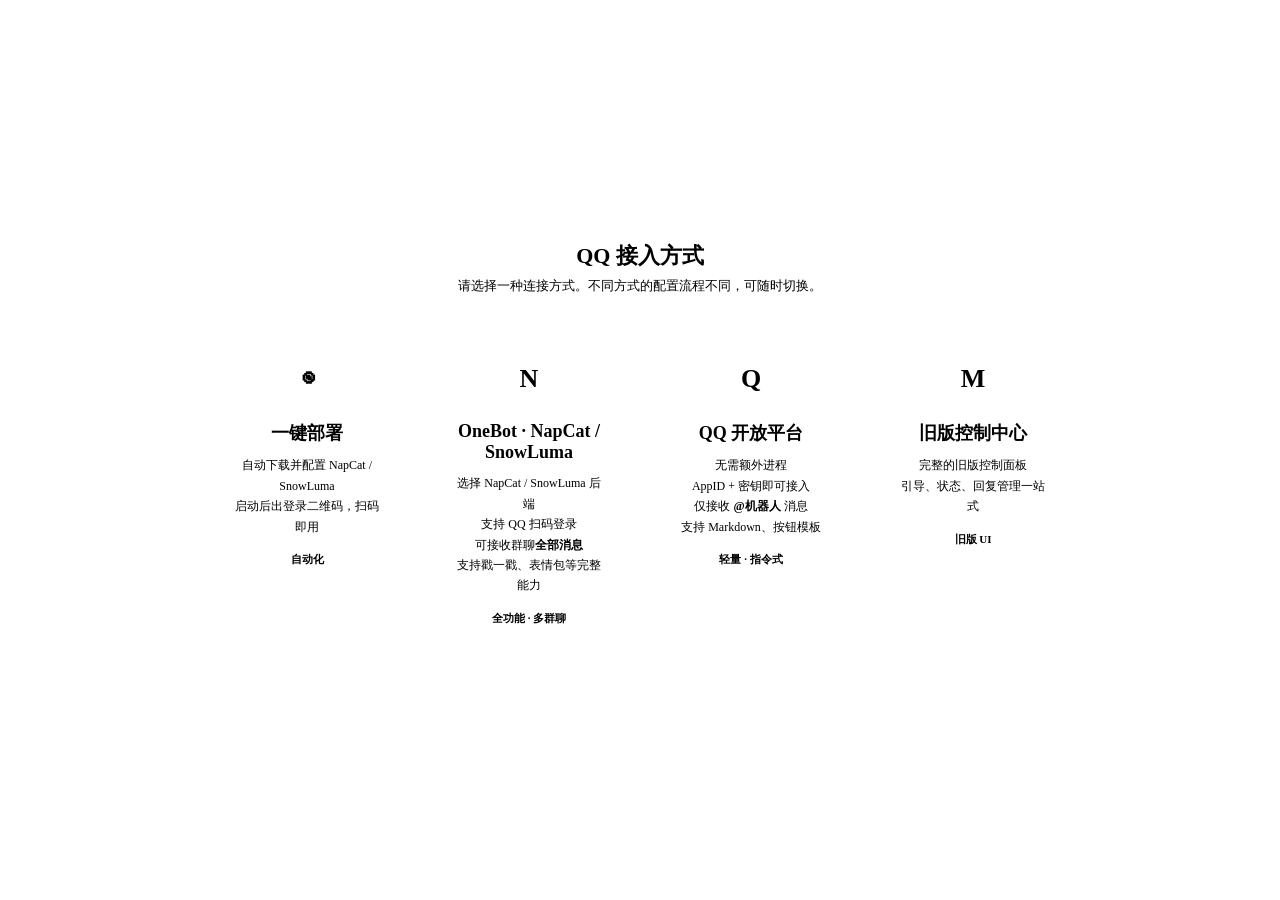
==== static/index.html @ 2b552dfe "Release v0.14.6-beta.1: add SnowLuma deployment backend" ====
<!DOCTYPE html>
<html lang="zh-CN">
<head>
<meta charset="UTF-8">
<meta name="viewport" content="width=device-width, initial-scale=1.0">
<title data-i18n="ui.index.title">QQ 接入方式</title>
<link rel="stylesheet" href="theme.css?v=6">
<style>
/* 首页不要底图，纯白即可（使用者拍板）。用与 status.html 同样的做法：在**本页**
   的 <style> 里覆写背景层，不去动 theme.css 给其它页定的默认底图。
   两个变量都要清：--page-bg-image 收掉图，--page-scrim-color 收掉那层纱
   （纱是 rgba 白，压在纯色底上也会把 #f7f9fc 提亮成偏白，不是"纯白"）。 */
:root { --page-bg-image: none; --page-scrim-color: transparent; }
* { margin:0; padding:0; box-sizing:border-box; }
body { background-image:none; background-color:#fff; color:var(--text); display:flex; align-items:center; justify-content:center; min-height:100vh; }
.card { background:var(--card-bg); border-radius:var(--radius-lg); padding:30px 24px; text-align:center; cursor:pointer; transition:.22s; border:1px solid var(--border); flex:1 1 0; min-width:200px; text-decoration:none; color:inherit; display:block; box-shadow:var(--shadow-card); }
.card:hover { border-color:var(--primary); box-shadow:var(--shadow-hover); transform:translateY(-1px); }
.card .icon { width:56px; height:56px; margin:0 auto 14px; border-radius:var(--radius-lg); display:grid; place-items:center; font-size:26px; font-weight:800; background:var(--primary-tint); color:var(--primary-on-tint); }
.card:nth-child(2) .icon { background:var(--warning-tint); color:var(--warning-on-tint); }
.card:nth-child(3) .icon { background:var(--success-tint); color:var(--success-on-tint); }
.card:nth-child(4) .icon { background:var(--fill-subtle); color:var(--muted); }
.card h2 { font-size:18px; margin-bottom:10px; color:var(--text-primary); }
.card p { font-size:12px; color:var(--text-secondary); line-height:1.7; }
.card .tag { display:inline-block; padding:3px 12px; border-radius:999px; font-size:11px; font-weight:700; margin-top:12px; }
.tag-warn { background:var(--warning-tint); color:var(--warning-on-tint); }
.tag-ok { background:var(--success-tint); color:var(--success-on-tint); }
.tag-legacy { background:var(--fill-subtle); color:var(--muted); }
.wrap { display:flex; gap:20px; flex-wrap:wrap; justify-content:center; align-items:stretch; }
h1 { font-size:22px; color:var(--text-primary); text-align:center; margin-bottom:6px; width:100%; }
.sub { color:var(--text-secondary); font-size:13px; text-align:center; margin-bottom:26px; width:100%; }
/* 猫娘标记：直接用本体的 logo 图（来源见 static/assets/README.md），不再手画 SVG。
   装饰性元素、不带文案，所以不需要 i18n 键。 */
.mascot { display:block; margin:0 auto 12px; width:72px; height:72px; object-fit:contain; }
</style>
</head>
<body>
<div style="max-width:900px;width:100%;padding:0 16px;">
    <img class="mascot" src="assets/neko-logo.png?v=1" alt="" aria-hidden="true" draggable="false" onerror="this.style.display='none'">
    <h1 data-i18n="ui.index.title">QQ 接入方式</h1>
    <p class="sub" data-i18n="ui.index.subtitle">请选择一种连接方式。不同方式的配置流程不同，可随时切换。</p>
    <div class="wrap">
        <a class="card" href="status.html" data-nav="status.html">
            <div class="icon">◉</div>
            <h2 data-i18n="ui.index.status.title">一键部署</h2>
            <p>
                <span>自动下载并配置 NapCat / SnowLuma</span><br>
                <span data-i18n="ui.index.status.desc2">启动后出登录二维码，扫码即用</span>
            </p>
            <span class="tag tag-ok" data-i18n="ui.index.status.tag">自动化</span>
        </a>
        <a class="card" href="napcat.html" data-nav="napcat.html" data-nav-mode="napcat">
            <div class="icon">N</div>
            <h2>OneBot · NapCat / SnowLuma</h2>
            <p>
                <span>选择 NapCat / SnowLuma 后端</span><br>
                <span data-i18n="ui.index.napcat.desc2">支持 QQ 扫码登录</span><br>
                <span data-i18n="ui.index.napcat.desc3">可接收群聊</span><strong>全部消息</strong><br>
                <span data-i18n="ui.index.napcat.desc4">支持戳一戳、表情包等完整能力</span>
            </p>
            <span class="tag tag-warn" data-i18n="ui.index.napcat.tag">全功能 · 多群聊</span>
        </a>
        <a class="card" href="open_platform.html" data-nav="open_platform.html" data-nav-mode="open_platform">
            <div class="icon">Q</div>
            <h2>QQ 开放平台</h2>
            <p>
                <span data-i18n="ui.index.openplat.desc1">无需额外进程</span><br>
                <span data-i18n="ui.index.openplat.desc2">AppID + 密钥即可接入</span><br>
                <span data-i18n="ui.index.openplat.desc3">仅接收 </span><strong>@机器人</strong> 消息<br>
                <span data-i18n="ui.index.openplat.desc4">支持 Markdown、按钮模板</span>
            </p>
            <span class="tag tag-ok" data-i18n="ui.index.openplat.tag">轻量 · 指令式</span>
        </a>
        <a class="card" href="old.html" data-nav="old.html" data-nav-mode="legacy">
            <div class="icon">M</div>
            <h2 data-i18n="ui.index.legacy.title">旧版控制中心</h2>
            <p>
                <span data-i18n="ui.index.legacy.desc1">完整的旧版控制面板</span><br>
                <span data-i18n="ui.index.legacy.desc2">引导、状态、回复管理一站式</span>
            </p>
            <span class="tag tag-legacy" data-i18n="ui.index.legacy.tag">旧版 UI</span>
        </a>
    </div>
</div>
<script src="i18n.js?v=2"></script>
<script src="nav.js?v=1"></script>
<script>
function t(key,fallback){return window.I18n&&typeof window.I18n.t==='function'?window.I18n.t(key,fallback):(fallback||key)}
/* 卡片跳转由 nav.js 接管：每张卡片带 data-nav，点击时**追加此刻的时间戳**再跳。
   这些静态页的响应头是 public,max-age=3600（强缓存 1 小时），以前靠手写 ?v=N
   击穿 —— 那个数散落在三处、忘了改就看到旧页面。现在改成运行时生成，从 index 进
   子页必然是新的 URL（nav.js 顶部写了来龙去脉）。 */
</script>
</body>
</html>
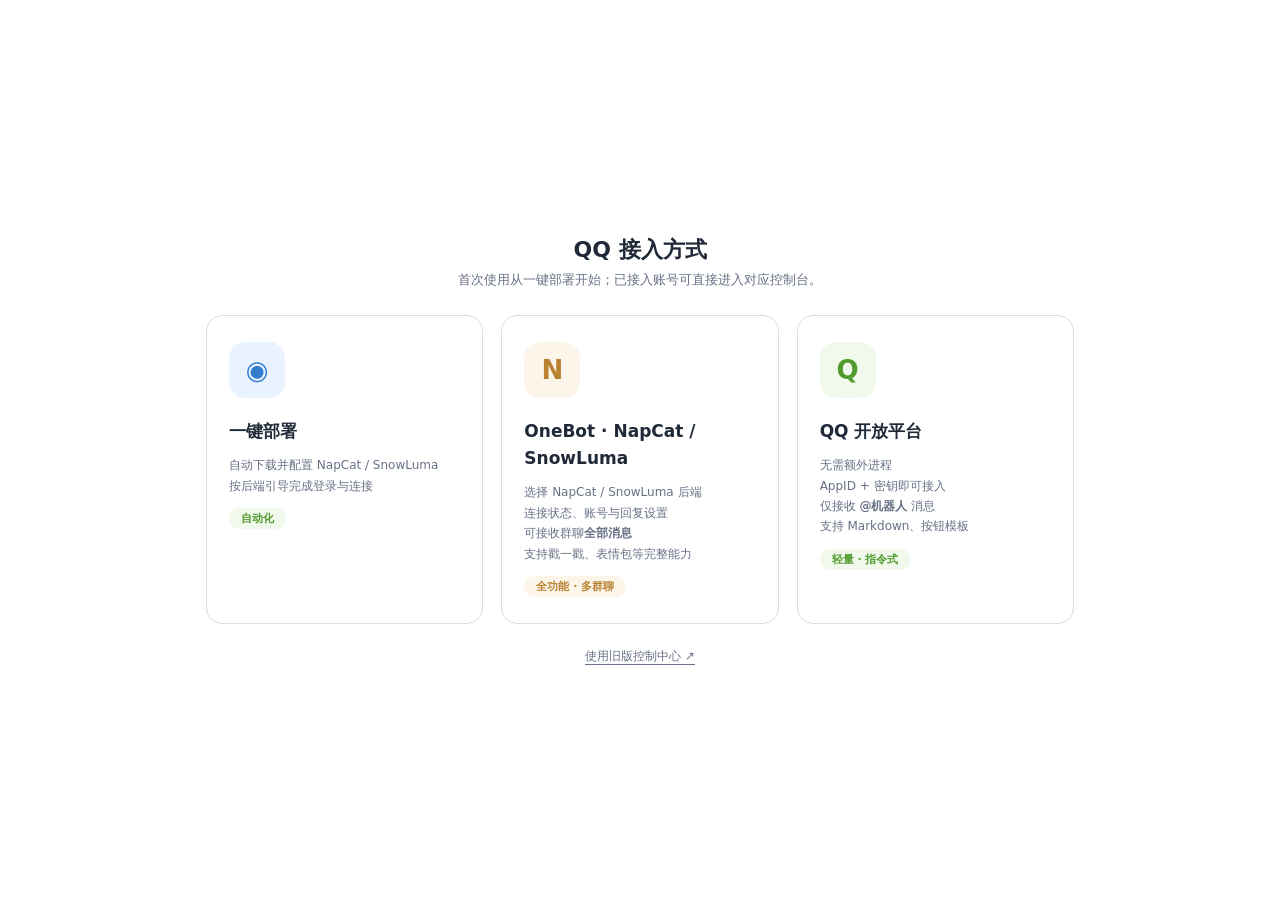
==== commit eca036d2: "Release v0.14.6-beta.3: backend controls, SnowLuma setup and custom backgrounds" ====
--- a/static/index.html
+++ b/static/index.html
@@ -32,19 +32,20 @@
    装饰性元素、不带文案，所以不需要 i18n 键。 */
 .mascot { display:block; margin:0 auto 12px; width:72px; height:72px; object-fit:contain; }
 </style>
+<link rel="stylesheet" href="layout.css?v=2">
 </head>
-<body>
+<body class="home-layout">
 <div style="max-width:900px;width:100%;padding:0 16px;">
     <img class="mascot" src="assets/neko-logo.png?v=1" alt="" aria-hidden="true" draggable="false" onerror="this.style.display='none'">
     <h1 data-i18n="ui.index.title">QQ 接入方式</h1>
-    <p class="sub" data-i18n="ui.index.subtitle">请选择一种连接方式。不同方式的配置流程不同，可随时切换。</p>
+    <p class="sub" data-i18n="ui.index.subtitle">首次使用从一键部署开始；已接入账号可直接进入对应控制台。</p>
     <div class="wrap">
         <a class="card" href="status.html" data-nav="status.html">
             <div class="icon">◉</div>
             <h2 data-i18n="ui.index.status.title">一键部署</h2>
             <p>
                 <span>自动下载并配置 NapCat / SnowLuma</span><br>
-                <span data-i18n="ui.index.status.desc2">启动后出登录二维码，扫码即用</span>
+                <span data-i18n="ui.index.status.desc2">按后端引导完成登录与连接</span>
             </p>
             <span class="tag tag-ok" data-i18n="ui.index.status.tag">自动化</span>
         </a>
@@ -53,7 +54,7 @@
             <h2>OneBot · NapCat / SnowLuma</h2>
             <p>
                 <span>选择 NapCat / SnowLuma 后端</span><br>
-                <span data-i18n="ui.index.napcat.desc2">支持 QQ 扫码登录</span><br>
+                <span data-i18n="ui.index.napcat.desc2">连接状态、账号与回复设置</span><br>
                 <span data-i18n="ui.index.napcat.desc3">可接收群聊</span><strong>全部消息</strong><br>
                 <span data-i18n="ui.index.napcat.desc4">支持戳一戳、表情包等完整能力</span>
             </p>
@@ -70,18 +71,11 @@
             </p>
             <span class="tag tag-ok" data-i18n="ui.index.openplat.tag">轻量 · 指令式</span>
         </a>
-        <a class="card" href="old.html" data-nav="old.html" data-nav-mode="legacy">
-            <div class="icon">M</div>
-            <h2 data-i18n="ui.index.legacy.title">旧版控制中心</h2>
-            <p>
-                <span data-i18n="ui.index.legacy.desc1">完整的旧版控制面板</span><br>
-                <span data-i18n="ui.index.legacy.desc2">引导、状态、回复管理一站式</span>
-            </p>
-            <span class="tag tag-legacy" data-i18n="ui.index.legacy.tag">旧版 UI</span>
-        </a>
+
     </div>
+    <a class="legacy-link" href="old.html" data-nav="old.html" data-i18n="ui.layout.legacy">使用旧版控制中心 ↗</a>
 </div>
-<script src="i18n.js?v=2"></script>
+<script src="i18n.js?v=3"></script>
 <script src="nav.js?v=1"></script>
 <script>
 function t(key,fallback){return window.I18n&&typeof window.I18n.t==='function'?window.I18n.t(key,fallback):(fallback||key)}
@@ -90,5 +84,6 @@
    击穿 —— 那个数散落在三处、忘了改就看到旧页面。现在改成运行时生成，从 index 进
    子页必然是新的 URL（nav.js 顶部写了来龙去脉）。 */
 </script>
+<script src="background-settings.js?v=1"></script>
 </body>
 </html>
--- a/static/theme.css
+++ b/static/theme.css
@@ -0,0 +1,217 @@
+/* 统一主题 —— 插件界面的**唯一视觉真源**。
+ *
+ * 色板来源：**本体（N.E.K.O 主程序）自带的插件界面语言**，不是自创配色。
+ * 逐条对齐下列本体文件（都在前端插件管理器里）：
+ *
+ *   frontend/plugin-manager/src/components/plugin/hosted/ui-kit/styles.css
+ *       → token 原样照抄（--bg / --surface / --text / --primary / --radius-* …）
+ *   frontend/plugin-manager/src/components/layout/Sidebar.vue
+ *       → 侧栏与导航项做法（半透明 surface、蓝色 active、inset 3px 左条、hover 平移）
+ *   frontend/plugin-manager/src/assets/base.css
+ *       → 字体栈
+ *   frontend/plugin-manager/src/assets/styles/common.css
+ *       → 滚动条（8px、4px 圆角）
+ *
+ * 为什么以前四个页面像一个插件拼出来的：这里曾经长出两套平行色板，而且都
+ * 没被线上页面用上（详见 git 历史）。现在只有这一个文件定义颜色。
+ *
+ * 关于深色模式：本体的 ui-kit 用 `prefers-color-scheme` 变暗，但插件管理器是
+ * 把 `data-theme="dark"` 加在**自己的** `<html>` 上（composables/useDarkMode.ts），
+ * 而静态插件页跑在另一个 origin 的 iframe 里 —— 宿主只通过 `?locale=` 传语言
+ * （components/plugin/staticUiUrl.ts），**没有任何主题通道**。管理器切深色时
+ * 插件页无从得知，所以这里固定浅色，并用 `color-scheme: light` 明确表态，
+ * 免得操作系统深色时浏览器把表单控件单独涂黑。
+ *
+ * 命名：本体 token 名保持原样（以后本体改色可以逐条对照），另外给四页历史上
+ * 用过的名字留一组别名，指向同一批值 —— 页面不必逐个改 var() 引用。
+ */
+
+:root {
+    color-scheme: light;
+    font-family: Inter, ui-sans-serif, system-ui, -apple-system, BlinkMacSystemFont,
+        'Segoe UI', Roboto, 'Helvetica Neue', sans-serif;
+
+    /* ── 本体 token（照抄 ui-kit/styles.css 的 :root）───────────────── */
+    --radius-sm: 8px;
+    --radius-md: 12px;
+    --radius-lg: 16px;
+    --radius-xl: 20px;
+
+    --bg: #f7f9fc;                          /* 页面底：冷调近白 */
+    --surface: rgba(255, 255, 255, .84);    /* 卡片：半透明白 */
+    --surface-strong: rgba(255, 255, 255, .96);
+    --text: #1f2937;
+    --muted: #667085;
+    --primary: #409eff;                     /* Element Plus 蓝，本体主色 */
+    --success: #67c23a;
+    --warning: #e6a23c;
+    --danger: #f56c6c;
+    --info: #14b8a6;
+    --shadow-soft: 0 12px 36px rgba(15, 23, 42, .12);
+
+    /* ── 中性填充／描边 ──────────────────────────────────────────────
+     * 这一组**故意不透明**（等于把本体的半透明值预先合成到白底上）。
+     *
+     * 为什么：本体 kit 里这些是 rgba(...)，因为它的页面底色永远是浅的。
+     * 我们这轮开始用**深色插画当底图**，半透明淡底压在深色底图上会跟着变暗，
+     * 压在上面的同色文字立刻糊掉 —— 实测 status.html 的错误框 3.88 → 2.36、
+     * 标题栏的 ghost 按钮 3.68 → 2.45。做成不透明后这些面板与背景无关，
+     * 而浅色底图上的观感几乎无差别。
+     *
+     * **只有 --surface / --surface-glass* 保持半透明** —— 毛玻璃是刻意的效果。 */
+    --border: #d9dee5;                      /* rgba(148,163,184,.36) over white */
+    --fill-subtle: #f9fafb;                 /* rgba(148,163,184,.06) */
+    --border-subtle: #eceef2;               /* rgba(148,163,184,.18) */
+    --overlay: #ebecef;                     /* rgba(15,23,42,.08) */
+
+    /* ── 语义色的淡底与淡描边（同样不透明，理由同上）────────────────── */
+    --primary-tint: #e8f3ff;                /* rgba(64,158,255,.12) */
+    --primary-tint-soft: #f3f9ff;           /* rgba(64,158,255,.06) */
+    --primary-border: #b6daff;              /* rgba(64,158,255,.38) */
+    --primary-focus-border: #90c7ff;        /* rgba(64,158,255,.58) */
+    --primary-glow: rgba(64, 158, 255, .14);/* 投影色，保持半透明 */
+    --success-tint: #f0f9eb;                /* rgba(103,194,58,.1) */
+    --success-tint-strong: #e4f4dc;         /* rgba(103,194,58,.18) */
+    --success-border: #c5e8b4;              /* rgba(103,194,58,.38) */
+    --warning-tint: #fcf5ea;                /* rgba(230,162,60,.11) */
+    --warning-border: #f7e1c1;              /* rgba(230,162,60,.32) */
+    --danger-tint: #fef0f0;                 /* rgba(245,108,108,.1) */
+    --danger-border: #fbc7c7;               /* rgba(245,108,108,.38) */
+    --danger-focus-border: #f89595;         /* rgba(245,108,108,.72) */
+    --info-tint: #e8f8f6;                   /* rgba(20,184,166,.1) */
+    --info-border: #a6e5dd;                 /* rgba(20,184,166,.38) */
+
+    /* ── 淡底上的**文字**色：upstream 用 dark-2 一档 ──────────────────
+     * 本体的 .neko-button 是「同色字压同色淡底」（例如 #409eff on 12% 蓝底），
+     * 实测对比度只有 2.36:1 —— 而旧的 ghost 按钮是深灰字压白卡（7.56:1）。
+     * 照抄 kit 会把按钮文字的可读性从 7.56 拉到 2.36，所以这里取 Element Plus
+     * 官方的 dark-2 一档当淡底上的文字色（同一个色相、官方色号），
+     * 实测 2.36 → 3.57、成功色 1.95 → 3.00、危险色 2.44 → 3.68。
+     * 实心按钮仍保留本体原样（白字压 #409eff = 2.78）。 */
+    --primary-on-tint: #337ecc;             /* EP primary dark-2 */
+    --success-on-tint: #529b2e;             /* EP success dark-2 */
+    --warning-on-tint: #b88230;             /* EP warning dark-2 */
+    --danger-on-tint: #c45656;              /* EP danger dark-2 */
+
+    --table-head-bg: #f6f8f9;               /* rgba(148,163,184,.08) */
+
+    /* ── 整页背景图（**分页面配**，见 static/assets/README.md）──────────
+     * 这里是**默认值**，napcat / open_platform / index 用它：
+     *
+     *   默认 蓝白图形   assets/page-bg-blue.webp  + 纱 .45
+     *       使用者给的其中一张。实测代价与纯色底打平（四页合计 37 对 37）。
+     *
+     * status.html 在**它自己的 <style> 里覆写**成森林插画（另一张）。
+     * 另外还有一张备选：本体的原背景 assets/page-bg.webp（37 KB，纱 .30），
+     * 取自 static/icons/model_manager_background.png。
+     *
+     * 切换时图和纱要**成对**改：森林那张偏暗，纱太薄会让直接压在底图上的文字糊掉。
+     * 也正因为底图不是纯色，本体那套半透明 surface（.84 / .72 / .65）才成立，
+     * 所以卡片用 --surface 而不是不透明的白。 */
+    --page-bg-image: url('assets/page-bg-blue.webp?v=1');
+
+    /* 底图上的「纱」。本体自己就是这么干的：character_card_manager.css 里
+     * background-image: linear-gradient(...), url('steam_shop_bg.png') ——
+     * 一层渐变压在图上面保可读性。
+     *
+     * .45 是量出来的：napcat 的不达标项从 21（.30）降到 17，与纯色底的 16 基本持平。
+     * 注意纱能买到的东西有限 —— 淡底/描边这轮已改成不透明（见上面的说明），
+     * 所以剩下的低对比度主要是实心语义按钮（白字压 #409eff 等，与底图无关）。 */
+    --page-scrim-color: rgba(255, 255, 255, .45);
+
+    /* ── 毛玻璃外壳（照抄 AppLayout.vue 的 .app-sidebar / .app-header）── */
+    --surface-glass: rgba(255, 255, 255, .72);      /* = .app-sidebar 底色 */
+    --surface-glass-header: rgba(255, 255, 255, .65);/* = .app-header 底色 */
+    --glass-blur: blur(32px) saturate(160%);
+    --hairline: rgba(255, 255, 255, .15);           /* 面板自己的白色发丝描边 */
+    --header-shadow: inset 0 -.5px 0 rgba(255, 255, 255, .15), 0 1px 4px rgba(100, 120, 160, .04);
+
+    /* ── 别名：四页历史上用过的名字，全部指向上面这批值 ───────────── */
+    --accent: var(--primary);
+    --accent-hover: #337ecc;                /* Element Plus primary dark-2 */
+    --accent-soft: var(--primary-tint);
+    --primary-light: var(--primary-tint);
+
+    --bg-main: var(--bg);
+    --bg-card: var(--surface);
+    --card-bg: var(--surface);
+    --input-bg: var(--surface-strong);      /* 表单控件保持更实的底，保证可读 */
+    --bg-subtle: var(--fill-subtle);
+
+    --text-main: var(--text);
+    --text-primary: var(--text);
+    --text-secondary: var(--muted);
+
+    /* 侧栏与顶栏：本体是**毛玻璃浅色 surface + 蓝色 active**，不是深色底。
+     * 见 AppLayout.vue .app-sidebar / .app-header 与 Sidebar.vue 的导航项做法 */
+    --bg-sidebar: var(--surface-glass);
+    --bg-topbar: var(--surface-glass-header);
+    --text-sidebar: var(--muted);
+    --text-sidebar-active: var(--primary-on-tint);   /* active 项压在 12% 蓝底上 */
+
+    --radius: var(--radius-md);             /* 通用控件圆角 */
+    --radius-pill: 999px;                   /* 徽标 / 药丸按钮 */
+
+    /* 卡片：本体是**扁平**的 —— 描边 + 无投影（.neko-card { box-shadow: none }） */
+    --shadow-card: none;
+    --shadow-hover: var(--shadow-soft);
+}
+
+/* ── 页面底色：整页背景图是**这里**统一决定的 ──────────────────────
+ * 四个页面各自的 body 规则不要再写 background（写了会盖掉底图，因为页面的
+ * <style> 在 <link> 之后）。要用别的底图，只改 --page-bg-image。
+ * 背景层的顺序：底色 → 底图 → 纱（列表里靠前的画在上面）。 */
+body {
+    background-color: var(--bg);
+    background-image:
+        linear-gradient(var(--page-scrim-color), var(--page-scrim-color)),
+        var(--page-bg-image);
+    background-position: center center;
+    background-size: cover;
+    background-repeat: no-repeat;
+    background-attachment: fixed;
+}
+
+/* ── 细节：选中文字与滚动条（对齐 common.css）───────────────────── */
+::selection {
+    background: var(--primary-tint);
+    color: var(--primary);
+}
+
+::-webkit-scrollbar {
+    width: 8px;
+    height: 8px;
+}
+
+::-webkit-scrollbar-track {
+    background: transparent;
+}
+
+::-webkit-scrollbar-thumb {
+    background: rgba(148, 163, 184, .45);
+    border-radius: 4px;
+}
+
+::-webkit-scrollbar-thumb:hover {
+    background: rgba(148, 163, 184, .65);
+}
+
+/* OneBot backend console: secondary action beside login, fixed in console sidebar. */
+.backend-card-heading { display:flex; align-items:center; justify-content:space-between; gap:12px; flex-wrap:wrap; margin-bottom:14px; }
+.backend-card-heading h2 { margin:0; font-size:14px; color:var(--text-main); }
+.backend-console-link { display:inline-flex; align-items:center; justify-content:center; gap:10px; padding:9px 13px; border:1px solid var(--primary-border); border-radius:var(--radius-md); background:var(--primary-tint); color:var(--primary-on-tint); text-decoration:none; font-size:12px; font-weight:650; line-height:1.4; transition:background-color .15s, box-shadow .15s; }
+.backend-console-link::after { content:"↗"; font-size:16px; line-height:1; }
+.backend-console-link:hover { background:var(--primary-tint-soft); box-shadow:var(--shadow-soft); }
+.backend-console-link:focus-visible { outline:2px solid var(--primary); outline-offset:3px; }
+.backend-console-slot { padding:8px 12px 0; }
+.backend-console-slot .backend-console-link { width:100%; padding:9px 8px; gap:6px; white-space:nowrap; }
+
+.backend-console-link[aria-disabled="true"] { opacity:.6; cursor:not-allowed; box-shadow:none; }
+
+.snowluma-steps { list-style:none; counter-reset:sl-step; display:grid; grid-template-columns:repeat(2,minmax(0,1fr)); gap:12px; margin:0 0 14px; padding:0; }
+.snowluma-steps li { counter-increment:sl-step; padding:14px; border:1px solid var(--border); border-radius:var(--radius-md); background:var(--primary-tint-soft); font-size:13px; line-height:1.7; }
+.snowluma-steps li::before { content:counter(sl-step); display:inline-flex; align-items:center; justify-content:center; width:22px; height:22px; margin-right:8px; border-radius:50%; color:var(--primary-on-tint); background:var(--primary-tint); font-weight:700; }
+.snowluma-steps p { margin:8px 0 0; color:var(--text-secondary); }
+.snowluma-note { font-size:12px; line-height:1.8; color:var(--text-secondary); margin-bottom:12px; }
+
+@media (max-width:700px) { .snowluma-steps { grid-template-columns:1fr; } }
--- a/static/layout.css
+++ b/static/layout.css
@@ -0,0 +1,69 @@
+/* Shared layout for setup and daily management. Existing theme owns colors. */
+.console-layout { --sidebar-w:208px; --topbar-h:58px; }
+.console-layout #sidebar .logo { padding:22px 16px; }
+.console-layout #sidebar nav { padding:10px 12px; gap:4px; }
+.console-layout .nav-section { padding:18px 12px 6px; font-size:11px; font-weight:700; color:var(--text-secondary); letter-spacing:.08em; }
+.console-layout #sidebar nav .nav-item { padding:9px 12px; font-size:13px; text-decoration:none; }
+.console-layout #sidebar nav .setup-nav { margin-top:10px; border:1px solid var(--border); }
+.console-layout #sidebar .actions { display:grid; grid-template-columns:1fr 1fr; gap:8px; padding:14px 12px; }
+.console-layout #sidebar .actions .btn-save { grid-column:1 / -1; padding:11px; }
+.console-layout #sidebar .actions .btn-stop { background:var(--danger-tint); color:var(--danger-on-tint); }
+.console-layout #topbar { gap:10px; }
+.console-layout #topbar-tabs { flex:1; }
+.console-layout #topbar .tb-spacer { display:none; }
+.console-layout #topbar .tb-switch { white-space:nowrap; }
+.console-layout #content { padding:28px; }
+.console-layout #content > .page { max-width:1120px; margin:auto; }
+.console-layout .card { padding:24px; border-radius:var(--radius-lg); }
+.console-layout .form-hint { line-height:1.7; }
+.console-layout .backend-console-slot { padding-top:12px; }
+.deploy-layout .wrap { max-width:880px; }
+.deploy-layout .card { padding:24px; border-radius:var(--radius-lg); margin-bottom:18px; }
+.deploy-layout .action-caption { margin-right:auto; font-size:12px; color:var(--text-secondary); }
+.deploy-layout #onebot-backend-section { padding:16px; border:1px solid var(--border); border-radius:var(--radius-md); background:var(--primary-tint-soft); }
+.deploy-layout #napcat-login { padding:14px 16px; background:var(--primary-tint-soft); border-radius:var(--radius-md); font-size:13px; }
+.deploy-layout #deploy-log { max-height:180px; }
+.home-layout .wrap { display:grid; grid-template-columns:repeat(3,minmax(0,1fr)); gap:18px; }
+.home-layout .card { min-width:0; text-align:left; padding:26px 22px; }
+.home-layout .card .icon { margin:0 0 20px; }
+.home-layout .card h2 { font-size:17px; line-height:1.6; }
+.home-layout .legacy-link { display:block; width:fit-content; margin:24px auto 0; color:var(--text-secondary); font-size:12px; text-underline-offset:4px; }
+@media (max-width:850px) {
+  .console-layout { --sidebar-w:176px; }
+  .console-layout #content { padding:16px; }
+  .console-layout .card { padding:16px; }
+  .console-layout #topbar { flex-wrap:wrap; height:auto; min-height:58px; padding:8px 12px; }
+  .console-layout #topbar-tabs { flex-basis:100%; order:2; }
+  .console-layout #topbar .tb-status { margin-left:auto !important; }
+  .home-layout .wrap { grid-template-columns:1fr; }
+  .home-layout { padding:24px 0; }
+}
+@media (max-width:540px) {
+  .console-layout { --sidebar-w:126px; }
+  .console-layout #sidebar .logo { padding:14px 8px; gap:5px; }
+  .console-layout #sidebar .logo span { font-size:12px; }
+  .console-layout #sidebar .logo img { width:22px; height:22px; }
+  .console-layout #sidebar nav { padding:4px; }
+  .console-layout .nav-section { letter-spacing:0; padding-left:8px; }
+  .console-layout .backend-console-slot { padding:8px 4px; }
+  .console-layout .backend-console-link { font-size:10px; gap:3px; padding:8px 4px; }
+  .console-layout #sidebar .actions { padding:8px 4px; gap:4px; }
+  .console-layout .form-row { grid-template-columns:1fr; }
+  .console-layout .radio-cards { flex-direction:column; }
+  .deploy-layout { padding:12px; }
+  .deploy-layout .card { padding:16px; }
+  .deploy-layout .action-caption { flex-basis:100%; }
+}
+
+.backend-process-controls{padding:14px;border:1px solid var(--border-subtle);border-radius:10px;margin:12px 0;font-size:13px}
+.backend-process-controls[hidden]{display:none}
+.backend-process-state{font-size:12px;color:var(--text-secondary);overflow-wrap:anywhere}
+.backend-process-actions{display:flex;gap:8px;flex-wrap:wrap}
+.backend-process-actions button{cursor:pointer;padding:8px 12px;border-radius:8px}
+.backend-process-actions button:disabled{opacity:.45;cursor:not-allowed}
+.backend-process-hint{font-size:12px;color:var(--text-secondary);line-height:1.6}
+.backend-process-result{font-size:12px;overflow-wrap:anywhere}
+.backend-process-result:empty{display:none}
+
+.backend-process-controls strong{font-size:16px}
+.backend-process-controls p{margin:8px 0}
